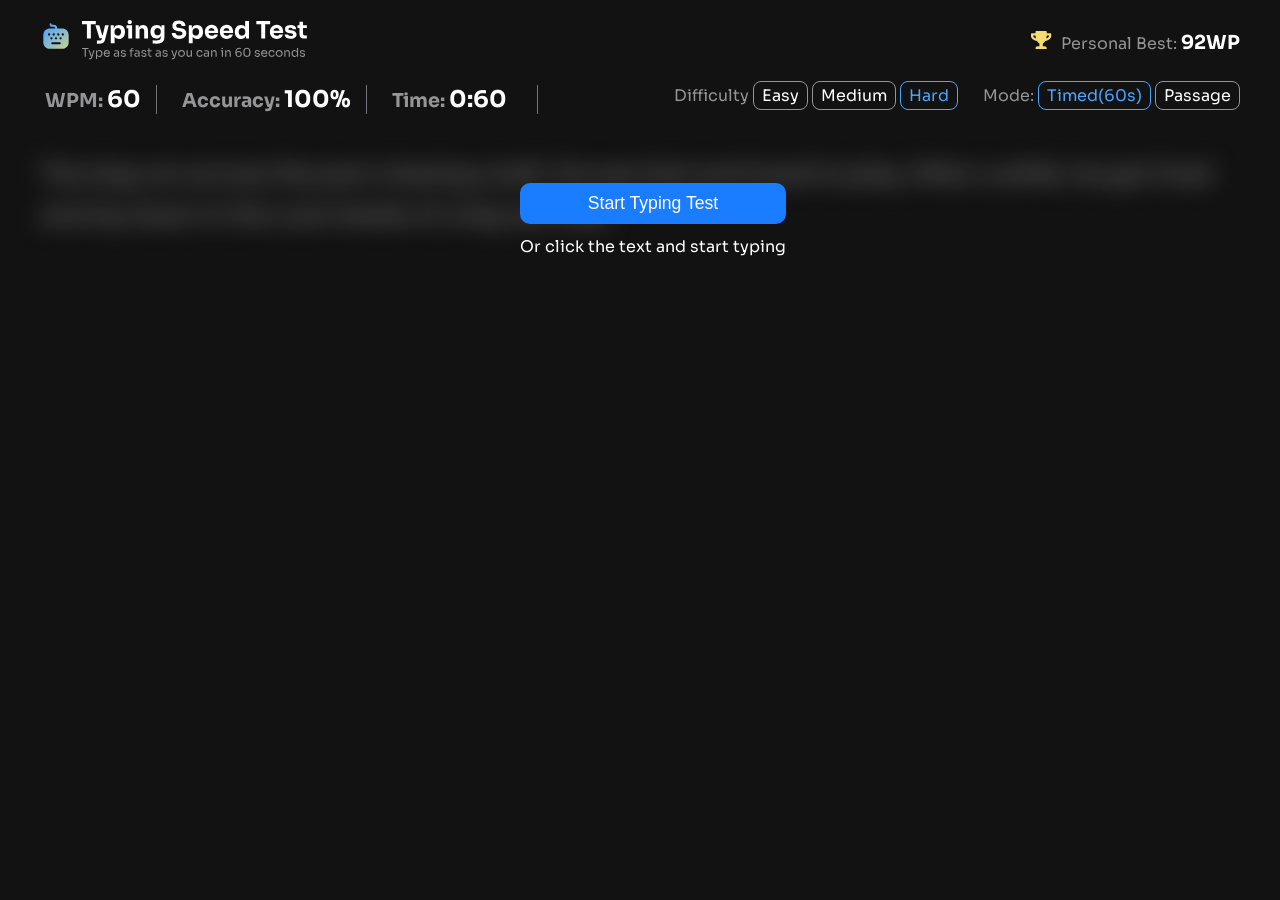
==== Lab 2/typing-speed-test-main/index.html @ f3806987 "Registration" ====
<!DOCTYPE html>
<html lang="en">
<head>
  <meta charset="UTF-8">
  <meta name="viewport" content="width=device-width, initial-scale=1.0"> <!-- displays site properly based on user's device -->

  <link rel="icon" type="image/png" sizes="32x32" href="./assets/images/favicon-32x32.png">
  <link rel="stylesheet" href="./style.css">
  <link rel="preconnect" href="https://fonts.googleapis.com">
  <link rel="preconnect" href="https://fonts.gstatic.com" crossorigin>
  <link href="https://fonts.googleapis.com/css2?family=Sora:wght@100..800&display=swap" rel="stylesheet">
  
  <title>Typing Speed Test</title>
  
</head>
<body>
    <div class="container">
      <header>
          <div class="logo">
            <img src="./assets/images/logo-large.svg" alt="Logo of Typing">
          </div>
          <div class="personal-best">
            <svg xmlns="http://www.w3.org/2000/svg" width="21" height="18" fill="none" viewBox="0 0 21 18"><path fill="#f4dc73" d="M19.406 2.25c.457 0 .844.387.844.844v1.969c0 1.265-.809 2.566-2.18 3.55-1.125.809-2.46 1.301-3.867 1.477-1.125 1.828-2.39 2.566-2.39 2.566v2.531H13.5c1.23 0 2.25.739 2.25 1.97v.421c0 .246-.21.422-.422.422H4.922a.406.406 0 0 1-.422-.422v-.422c0-1.23.984-1.968 2.25-1.968h1.688v-2.532s-1.301-.738-2.426-2.566c-1.407-.176-2.742-.668-3.867-1.477C.773 7.63 0 6.328 0 5.063v-1.97c0-.456.352-.843.844-.843H4.5V.844C4.5.387 4.852 0 5.344 0h9.562c.457 0 .844.387.844.844V2.25zM3.48 6.785c.422.317.915.563 1.477.774A12.7 12.7 0 0 1 4.5 4.5H2.25v.563c0 .421.352 1.125 1.23 1.722M18 5.062V4.5h-2.285a12.7 12.7 0 0 1-.457 3.059c.562-.211 1.055-.457 1.476-.774C17.367 6.363 18 5.66 18 5.062"/></svg>

            <span class="label">Personal Best:</span>
            <span class="value">92WP</span>
          </div>
      </header>

      <div class="stats">
        <div class="timing">

          <div class="option">
            <span class="label">WPM:</span>
            <span class="value" id="stat_wpm">60</span>
          </div>

          <div class="option">
            <span class="label">Accuracy:</span>
            <span class="value" id="stat_accuracy">100%</span>
          </div>

          <div class="option time">
            <span class="label">Time:</span>
            <span class="value" id="stat_time">0:60</span>
          </div>
        </div>

          <div class="difficulty">

            <div class="tags">
              <span class="label">Difficulty</span>
              <span class="tag">Easy</span>
              <span class="tag">Medium</span>
              <span class="tag active">Hard</span>
            </div>

            <div class="tags">
              <span class="label">Mode:</span>
              <span class="tag active">Timed(60s)</span>
              <span class="tag">Passage</span>
            </div>

          </div>
      </div>

      <div class="typebox">
        <div class="texts" id="texts">
         
        </div>

        <div class="starter" id ="starter">
          <button id="startBtn">Start Typing Test</button>
          <p> Or click the text and start typing</p>
        </div>

      </div>
      <input type="text" id="hidden-input"/>
    </div>

    <script src="./script.js"></script>
</body>
</html>
---- Lab 2/typing-speed-test-main/style.css ----
:root{
    --clr-neutral-900:hsl(0, 0%, 7%);
    --clr-neutral-800:hsl(0, 0%, 15%);
    --clr-neutral-500 : hsl(240, 3%, 46%);
    --clr-neutral-400: hsl(240, 1%, 59%);
    --clr-neutral-0: hsl(0, 0%, 100%);
    --clr-blue-600: hsl(214, 100%, 55%);
    --clr-blue-400: hsl(210, 100%, 65%);
    --clr-red-500: hsl(354, 63%, 57%);
    --clr-green-500: hsl(140, 63%, 57%);
    --clr-yellow-400: hsl(49, 85%, 70%);

    --font-main: "Sora",sans-sherif;
    --font-size:16px;
}
*{
    margin: 0;
    padding: 0;
    box-sizing: border-box;
}

html{
    font-size: var(--font-size);
}

body{
    font-family: var(--font-main);
    color: var(--clr-neutral-0);
    background-color: var(--clr-neutral-900);
}
.container{
    max-width: 1200px;
    margin: 20px auto;
}
header{
    margin-bottom: 20px;
    display: flex;
    justify-content: space-between;
    align-items: center;
}
.label{
    color: var(--clr-neutral-400);
    margin-left: 5px;
}
.stats{
    display: flex;
    justify-content: space-between;
    margin-bottom: 20px;
}
.timing,.difficulty{
    display: flex;
    gap: 20px;
}
.timing,.option{

    padding-right: 15px;
    border-right: 1px solid var(--clr-neutral-500);
}
.timing,.value{
    font-size: 1.2em;
    font-weight: bold;
}
.option.time{
    border-right: none;
}
.tags .tag{
    border: 1px solid var(--clr-neutral-400);
    border-radius: 8px;
    padding: 3px 8px;
}
.tag.active{
    border-color: var(--clr-blue-400);
    color: var(--clr-blue-400);
}
.typebox{
    padding: 20px 0px;
    position: relative;
}
.typebox .texts{
    font-size: 1.5em;
    line-height: 1.7;
    color: var(--clr-neutral-400);
}
.blurred{
        filter: blur(12px);
}
.hidden{
    display:none !important;
}
.current{
    background-color: var(--clr-neutral-800);
    border-left: 1px solid var(--clr-blue-600);
}
.correct{
    color: var(--clr-green-500);
}
.incorrect{
    color: var(--clr-red-500);
    border-bottom: 1px solid var(--clr-red-500);
}
#hidden-input{
    width: 0px;
    height: 0px;
    border: none;
}
.starter{
    position:absolute;
    left: 40%;
    top: 40%;
    display: flex;
    flex-direction: column;
    gap: 12px;
}
button{
    padding:10px 15px ;
    background-color: var(--clr-blue-600);
    border-radius: 10px;
    color: var(--clr-neutral-0);
    font-size: 1.1rem;
    border: none;
}
button:hover{
    background-color: var(--clr-blue-400);
    cursor: pointer;
}
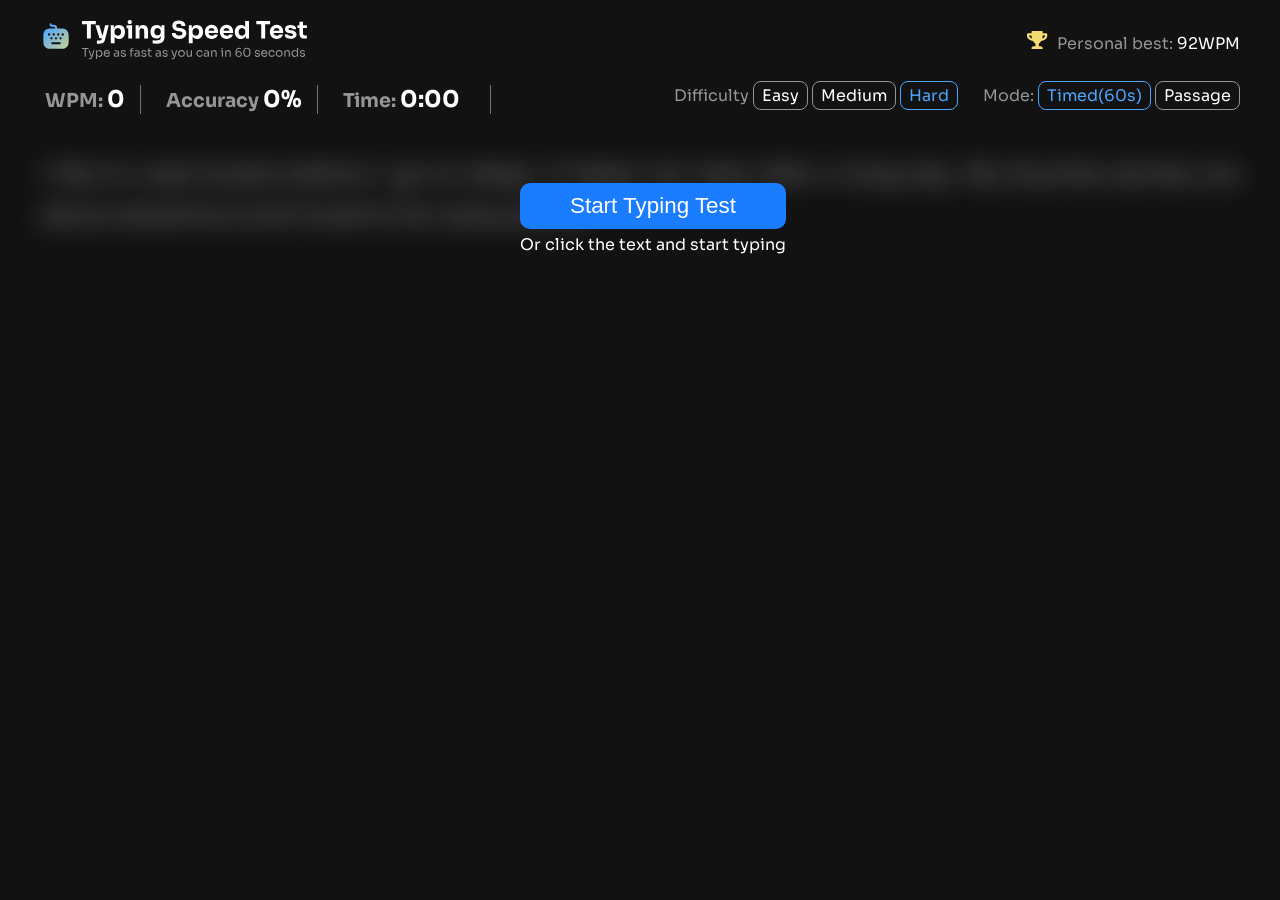
==== commit ca6e494d: "Lab 2 complete" ====
--- a/Lab 2/typing-speed-test-main/index.html
+++ b/Lab 2/typing-speed-test-main/index.html
@@ -2,29 +2,28 @@
 <html lang="en">
 <head>
   <meta charset="UTF-8">
-  <meta name="viewport" content="width=device-width, initial-scale=1.0"> <!-- displays site properly based on user's device -->
+  <meta name="viewport" content="width=device-width, initial-scale=1.0"> 
 
   <link rel="icon" type="image/png" sizes="32x32" href="./assets/images/favicon-32x32.png">
-  <link rel="stylesheet" href="./style.css">
+  <link rel="stylesheet" href="style.css">
   <link rel="preconnect" href="https://fonts.googleapis.com">
   <link rel="preconnect" href="https://fonts.gstatic.com" crossorigin>
   <link href="https://fonts.googleapis.com/css2?family=Sora:wght@100..800&display=swap" rel="stylesheet">
-  
   <title>Typing Speed Test</title>
-  
+
 </head>
 <body>
     <div class="container">
+
       <header>
-          <div class="logo">
-            <img src="./assets/images/logo-large.svg" alt="Logo of Typing">
-          </div>
-          <div class="personal-best">
-            <svg xmlns="http://www.w3.org/2000/svg" width="21" height="18" fill="none" viewBox="0 0 21 18"><path fill="#f4dc73" d="M19.406 2.25c.457 0 .844.387.844.844v1.969c0 1.265-.809 2.566-2.18 3.55-1.125.809-2.46 1.301-3.867 1.477-1.125 1.828-2.39 2.566-2.39 2.566v2.531H13.5c1.23 0 2.25.739 2.25 1.97v.421c0 .246-.21.422-.422.422H4.922a.406.406 0 0 1-.422-.422v-.422c0-1.23.984-1.968 2.25-1.968h1.688v-2.532s-1.301-.738-2.426-2.566c-1.407-.176-2.742-.668-3.867-1.477C.773 7.63 0 6.328 0 5.063v-1.97c0-.456.352-.843.844-.843H4.5V.844C4.5.387 4.852 0 5.344 0h9.562c.457 0 .844.387.844.844V2.25zM3.48 6.785c.422.317.915.563 1.477.774A12.7 12.7 0 0 1 4.5 4.5H2.25v.563c0 .421.352 1.125 1.23 1.722M18 5.062V4.5h-2.285a12.7 12.7 0 0 1-.457 3.059c.562-.211 1.055-.457 1.476-.774C17.367 6.363 18 5.66 18 5.062"/></svg>
-
-            <span class="label">Personal Best:</span>
-            <span class="value">92WP</span>
-          </div>
+        <div class="logo">
+          <img src="./assets/images/logo-large.svg" alt="logo-of-typing-test">
+        </div>
+        <div class="personal-best">
+          <svg xmlns="http://www.w3.org/2000/svg" width="21" height="18" fill="none" viewBox="0 0 21 18"><path fill="#f4dc73" d="M19.406 2.25c.457 0 .844.387.844.844v1.969c0 1.265-.809 2.566-2.18 3.55-1.125.809-2.46 1.301-3.867 1.477-1.125 1.828-2.39 2.566-2.39 2.566v2.531H13.5c1.23 0 2.25.739 2.25 1.97v.421c0 .246-.21.422-.422.422H4.922a.406.406 0 0 1-.422-.422v-.422c0-1.23.984-1.968 2.25-1.968h1.688v-2.532s-1.301-.738-2.426-2.566c-1.407-.176-2.742-.668-3.867-1.477C.773 7.63 0 6.328 0 5.063v-1.97c0-.456.352-.843.844-.843H4.5V.844C4.5.387 4.852 0 5.344 0h9.562c.457 0 .844.387.844.844V2.25zM3.48 6.785c.422.317.915.563 1.477.774A12.7 12.7 0 0 1 4.5 4.5H2.25v.563c0 .421.352 1.125 1.23 1.722M18 5.062V4.5h-2.285a12.7 12.7 0 0 1-.457 3.059c.562-.211 1.055-.457 1.476-.774C17.367 6.363 18 5.66 18 5.062"/></svg>
+          <span class="label"> Personal best: </span>
+          <span class="score">92WPM</span>
+        </div>
       </header>
 
       <div class="stats">
@@ -32,52 +31,50 @@
 
           <div class="option">
             <span class="label">WPM:</span>
-            <span class="value" id="stat_wpm">60</span>
+            <span class="value" id="stat_wpm">0</span>
           </div>
 
           <div class="option">
-            <span class="label">Accuracy:</span>
-            <span class="value" id="stat_accuracy">100%</span>
+            <span class="label">Accuracy</span>
+            <span class="value" id="stat_accuracy">0%</span>
           </div>
 
           <div class="option time">
             <span class="label">Time:</span>
-            <span class="value" id="stat_time">0:60</span>
+            <span class="value" id="stat_time">0:00</span>
           </div>
         </div>
 
-          <div class="difficulty">
 
-            <div class="tags">
-              <span class="label">Difficulty</span>
-              <span class="tag">Easy</span>
-              <span class="tag">Medium</span>
-              <span class="tag active">Hard</span>
-            </div>
+        <div class="difficulties">
 
-            <div class="tags">
-              <span class="label">Mode:</span>
-              <span class="tag active">Timed(60s)</span>
-              <span class="tag">Passage</span>
-            </div>
+          <div class="tags">
+            <span class="label">Difficulty</span>
+            <span class="tag">Easy</span>
+            <span class="tag">Medium</span>
+            <span class="tag active">Hard</span>
+          </div>
 
+          <div class="tags">
+            <span class="label">Mode:</span>
+            <span class="tag active">Timed(60s)</span>
+            <span class="tag">Passage</span>
           </div>
+
+        </div>
       </div>
 
       <div class="typebox">
-        <div class="texts" id="texts">
-         
+        <div class="texts" id ="texts"> </div>
+        <div class="starter" id="starter">
+          <button id="startBtn">Start Typing Test</button>
+          <p>Or click the text and start typing</p>
         </div>
+      </div>
+      <input type="text" id="hidden-input" />
 
-        <div class="starter" id ="starter">
-          <button id="startBtn">Start Typing Test</button>
-          <p> Or click the text and start typing</p>
-        </div>
-
-      </div>
-      <input type="text" id="hidden-input"/>
     </div>
 
     <script src="./script.js"></script>
 </body>
-</html>
+</html>
--- a/Lab 2/typing-speed-test-main/style.css
+++ b/Lab 2/typing-speed-test-main/style.css
@@ -1,22 +1,23 @@
-:root{
-    --clr-neutral-900:hsl(0, 0%, 7%);
-    --clr-neutral-800:hsl(0, 0%, 15%);
-    --clr-neutral-500 : hsl(240, 3%, 46%);
-    --clr-neutral-400: hsl(240, 1%, 59%);
-    --clr-neutral-0: hsl(0, 0%, 100%);
-    --clr-blue-600: hsl(214, 100%, 55%);
-    --clr-blue-400: hsl(210, 100%, 65%);
-    --clr-red-500: hsl(354, 63%, 57%);
-    --clr-green-500: hsl(140, 63%, 57%);
-    --clr-yellow-400: hsl(49, 85%, 70%);
-
-    --font-main: "Sora",sans-sherif;
-    --font-size:16px;
-}
 *{
     margin: 0;
     padding: 0;
     box-sizing: border-box;
+}
+
+:root{
+    --clr-neutral-900:hsl(0, 0%, 7%);
+    --clr-neutral-800:hsl(0, 0%, 15%);
+    --clr-neutral-500:hsl(240, 3%, 46%);
+    --clr-neutral-400:hsl(240, 1%, 59%);
+    --clr-neutral-0:hsl(0, 0%, 100%);
+    --clr-blue-600:hsl(214, 100%, 55%);
+    --clr-blue-400:hsl(210, 100%, 65%);
+    --clr-red-500:hsl(354, 63%, 57%);
+    --clr-green-500:hsl(140, 63%, 57%);
+    --clr-yellow-400:hsl(49, 85%, 70%);
+
+    --font-main: "Sora", sans-serif;
+    --font-size: 16px;
 }
 
 html{
@@ -28,98 +29,125 @@
     color: var(--clr-neutral-0);
     background-color: var(--clr-neutral-900);
 }
+
 .container{
     max-width: 1200px;
     margin: 20px auto;
 }
+
 header{
     margin-bottom: 20px;
     display: flex;
     justify-content: space-between;
     align-items: center;
 }
+
 .label{
     color: var(--clr-neutral-400);
     margin-left: 5px;
 }
+
 .stats{
     display: flex;
     justify-content: space-between;
     margin-bottom: 20px;
 }
-.timing,.difficulty{
+
+.timing, .difficulties{
     display: flex;
     gap: 20px;
 }
+
 .timing,.option{
+    border-right: 1px solid var(--clr-neutral-500);
+    padding-right: 15px;
+}
+.option.time{
+    border-right:none;
+}
 
-    padding-right: 15px;
-    border-right: 1px solid var(--clr-neutral-500);
-}
 .timing,.value{
     font-size: 1.2em;
     font-weight: bold;
 }
-.option.time{
-    border-right: none;
+
+
+.tags .tag{
+    border:1px solid var(--clr-neutral-400);
+    border-radius: 8px;
+    padding:3px 8px;
 }
-.tags .tag{
-    border: 1px solid var(--clr-neutral-400);
-    border-radius: 8px;
-    padding: 3px 8px;
-}
+
 .tag.active{
     border-color: var(--clr-blue-400);
     color: var(--clr-blue-400);
 }
+
 .typebox{
     padding: 20px 0px;
     position: relative;
 }
+
 .typebox .texts{
     font-size: 1.5em;
     line-height: 1.7;
+    text-align: justify;
     color: var(--clr-neutral-400);
+    
 }
+
 .blurred{
-        filter: blur(12px);
+    filter: blur(12px);
 }
+
 .hidden{
-    display:none !important;
+    display: none !important;
 }
+
 .current{
     background-color: var(--clr-neutral-800);
-    border-left: 1px solid var(--clr-blue-600);
+    border-bottom: 3px solid var(--clr-blue-600);
 }
+
 .correct{
     color: var(--clr-green-500);
 }
+
 .incorrect{
     color: var(--clr-red-500);
-    border-bottom: 1px solid var(--clr-red-500);
+    text-decoration: underline  var(--clr-red-500);
 }
+
 #hidden-input{
     width: 0px;
+    border: none;
     height: 0px;
+    
+}
+
+.starter{
+    position: absolute;
+    left:40%;
+    top:40%;
+    display: flex;
+    flex-direction: column;
+    gap:5px;
+}
+
+.stater p{
+    text-align: center;
+}
+
+button{
+    padding:10px 15px;
+    background-color: var(--clr-blue-600);
+    border-radius: 10px;
+    color:var(--clr-neutral-0);
+    font-size: 1.4rem;
     border: none;
 }
-.starter{
-    position:absolute;
-    left: 40%;
-    top: 40%;
-    display: flex;
-    flex-direction: column;
-    gap: 12px;
-}
-button{
-    padding:10px 15px ;
-    background-color: var(--clr-blue-600);
-    border-radius: 10px;
-    color: var(--clr-neutral-0);
-    font-size: 1.1rem;
-    border: none;
-}
+
 button:hover{
+    cursor: pointer;
     background-color: var(--clr-blue-400);
-    cursor: pointer;
 }
